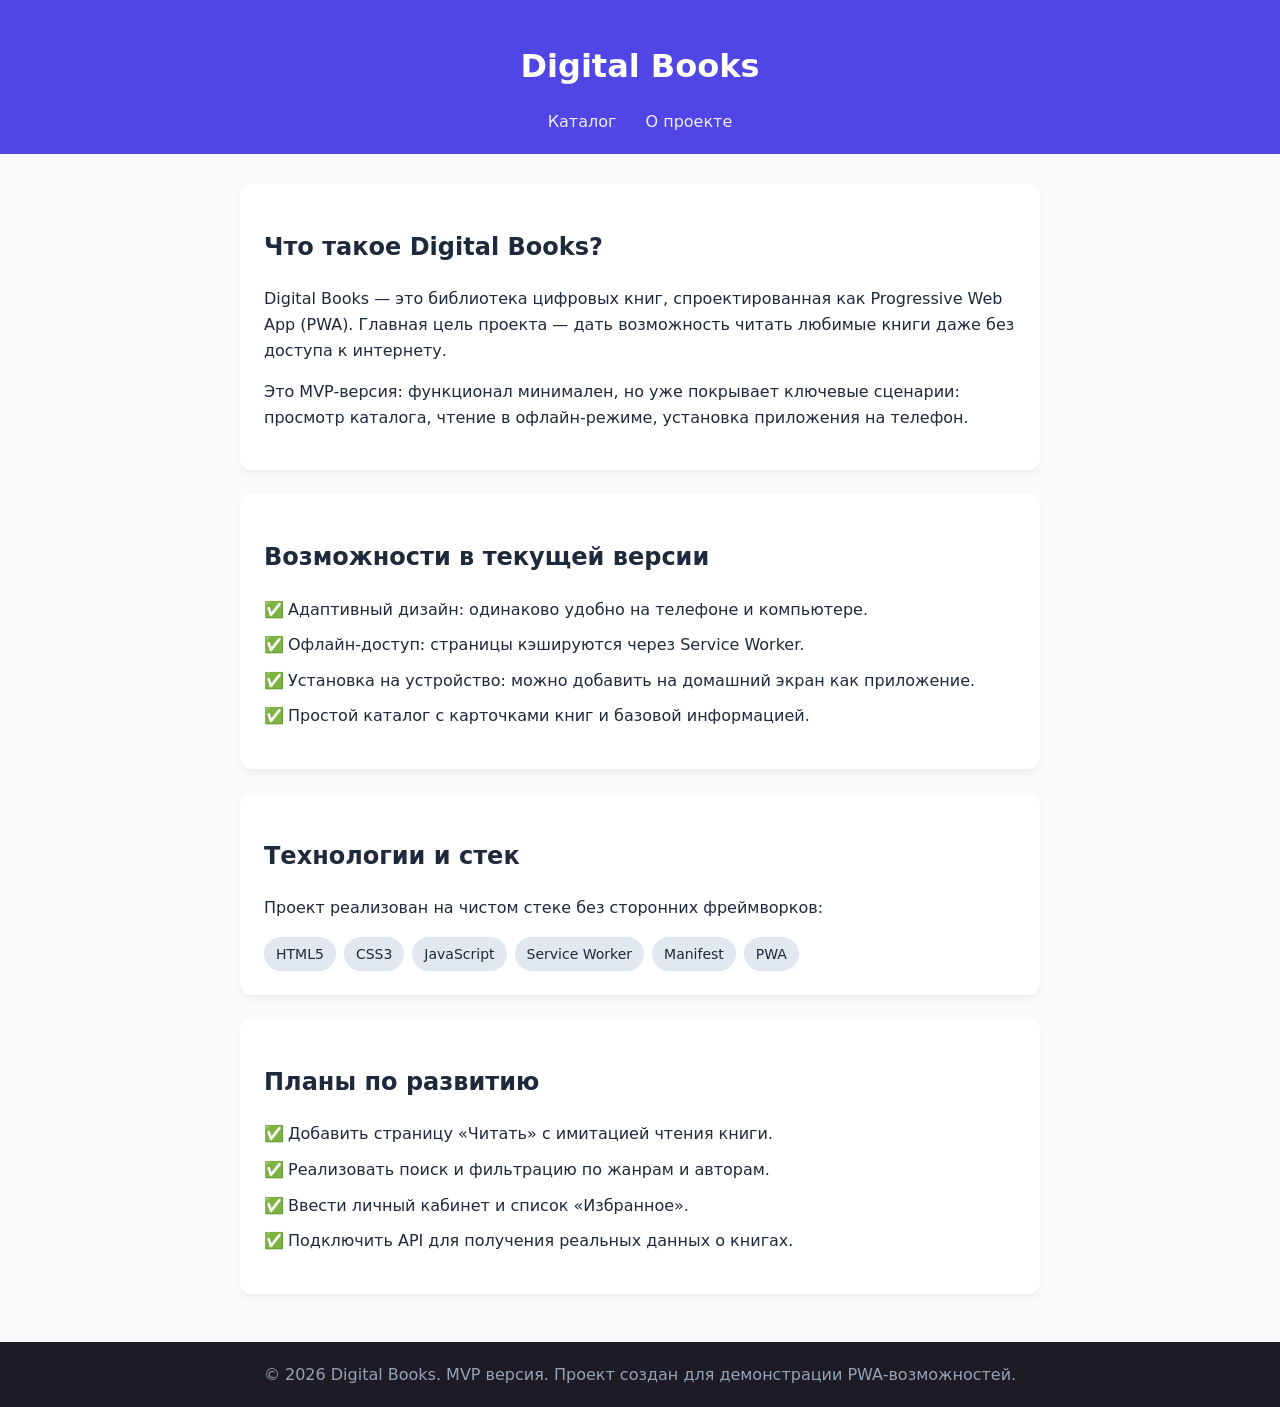
==== about.html @ f265c879 "Add files via upload" ====
<!DOCTYPE html>
<html lang="ru">
<head>
  <meta charset="UTF-8" />
  <meta name="viewport" content="width=device-width, initial-scale=1.0"/>
  <title>О проекте — Digital Books</title>
  <!-- Подключаем внешний CSS -->
  <link rel="stylesheet" href="style.css" />
  <!-- Подключаем манифест -->
  <link rel="manifest" href="/manifest.json" />
</head>
<body>
  <header>
    <h1>Digital Books</h1>
    <nav>
      <a href="index.html">Каталог</a>
      <a href="about.html">О проекте</a>
    </nav>
  </header>

  <main>
    <section class="section">
      <h2>Что такое Digital Books?</h2>
      <p>
        Digital Books — это библиотека цифровых книг, спроектированная как Progressive Web App (PWA). 
        Главная цель проекта — дать возможность читать любимые книги даже без доступа к интернету.
      </p>
      <p>
        Это MVP-версия: функционал минимален, но уже покрывает ключевые сценарии: 
        просмотр каталога, чтение в офлайн-режиме, установка приложения на телефон.
      </p>
    </section>

    <section class="section">
      <h2>Возможности в текущей версии</h2>
      <ul class="feature-list">
        <li>Адаптивный дизайн: одинаково удобно на телефоне и компьютере.</li>
        <li>Офлайн-доступ: страницы кэшируются через Service Worker.</li>
        <li>Установка на устройство: можно добавить на домашний экран как приложение.</li>
        <li>Простой каталог с карточками книг и базовой информацией.</li>
      </ul>
    </section>

    <section class="section">
      <h2>Технологии и стек</h2>
      <p>Проект реализован на чистом стеке без сторонних фреймворков:</p>
      <div class="tech-stack">
        <span class="tag">HTML5</span>
        <span class="tag">CSS3</span>
        <span class="tag">JavaScript</span>
        <span class="tag">Service Worker</span>
        <span class="tag">Manifest</span>
        <span class="tag">PWA</span>
      </div>
    </section>

    <section class="section">
      <h2>Планы по развитию</h2>
      <ul class="feature-list">
        <li>Добавить страницу «Читать» с имитацией чтения книги.</li>
        <li>Реализовать поиск и фильтрацию по жанрам и авторам.</li>
        <li>Ввести личный кабинет и список «Избранное».</li>
        <li>Подключить API для получения реальных данных о книгах.</li>
      </ul>
    </section>
  </main>

  <footer>
    &copy; 2026 Digital Books. MVP версия. Проект создан для демонстрации PWA-возможностей.
  </footer>

  <!-- Регистрация Service Worker -->
  <script>
    if ('serviceWorker' in navigator) {
      window.addEventListener('load', () => {
        navigator.serviceWorker.register('/serviceworker.js')
          .then(reg => console.log('SW registered:', reg))
          .catch(err => console.error('SW registration failed:', err));
      });
    }
  </script>
</body>
</html>
---- style.css ----
:root {
  --primary: #4f46e5;
  --bg: #f8fafc;
  --card-bg: #ffffff;
  --text: #1e293b;
  --muted: #64748b;
}

body {
  font-family: system-ui, -apple-system, Segoe UI, Roboto, sans-serif;
  margin: 0;
  padding: 0;
  background: var(--bg);
  color: var(--text);
  line-height: 1.6;
}

header {
  background: var(--primary);
  color: white;
  padding: 20px;
  text-align: center;
}

nav a {
  color: rgba(255, 255, 255, 0.9);
  margin: 0 12px;
  text-decoration: none;
  font-weight: 500;
}

nav a:hover {
  text-decoration: underline;
}

main {
  max-width: 800px;
  margin: 30px auto;
  padding: 0 20px;
}

h1 {
  margin-bottom: 16px;
}

.section {
  background: var(--card-bg);
  padding: 24px;
  border-radius: 12px;
  box-shadow: 0 4px 6px rgba(0, 0, 0, 0.05);
  margin-bottom: 24px;
}

.feature-list {
  list-style: none;
  padding: 0;
}

.feature-list li {
  margin-bottom: 10px;
  position: relative;
  padding-left: 24px;
}

.feature-list li::before {
  content: "✅";
  position: absolute;
  left: 0;
}

.tech-stack {
  display: flex;
  flex-wrap: wrap;
  gap: 8px;
  margin-top: 12px;
}

.tag {
  background: #e2e8f0;
  color: var(--text);
  padding: 6px 12px;
  border-radius: 20px;
  font-size: 14px;
}

footer {
  background: #1e1b24;
  color: #94a3b8;
  text-align: center;
  padding: 20px;
  margin-top: 48px;
}
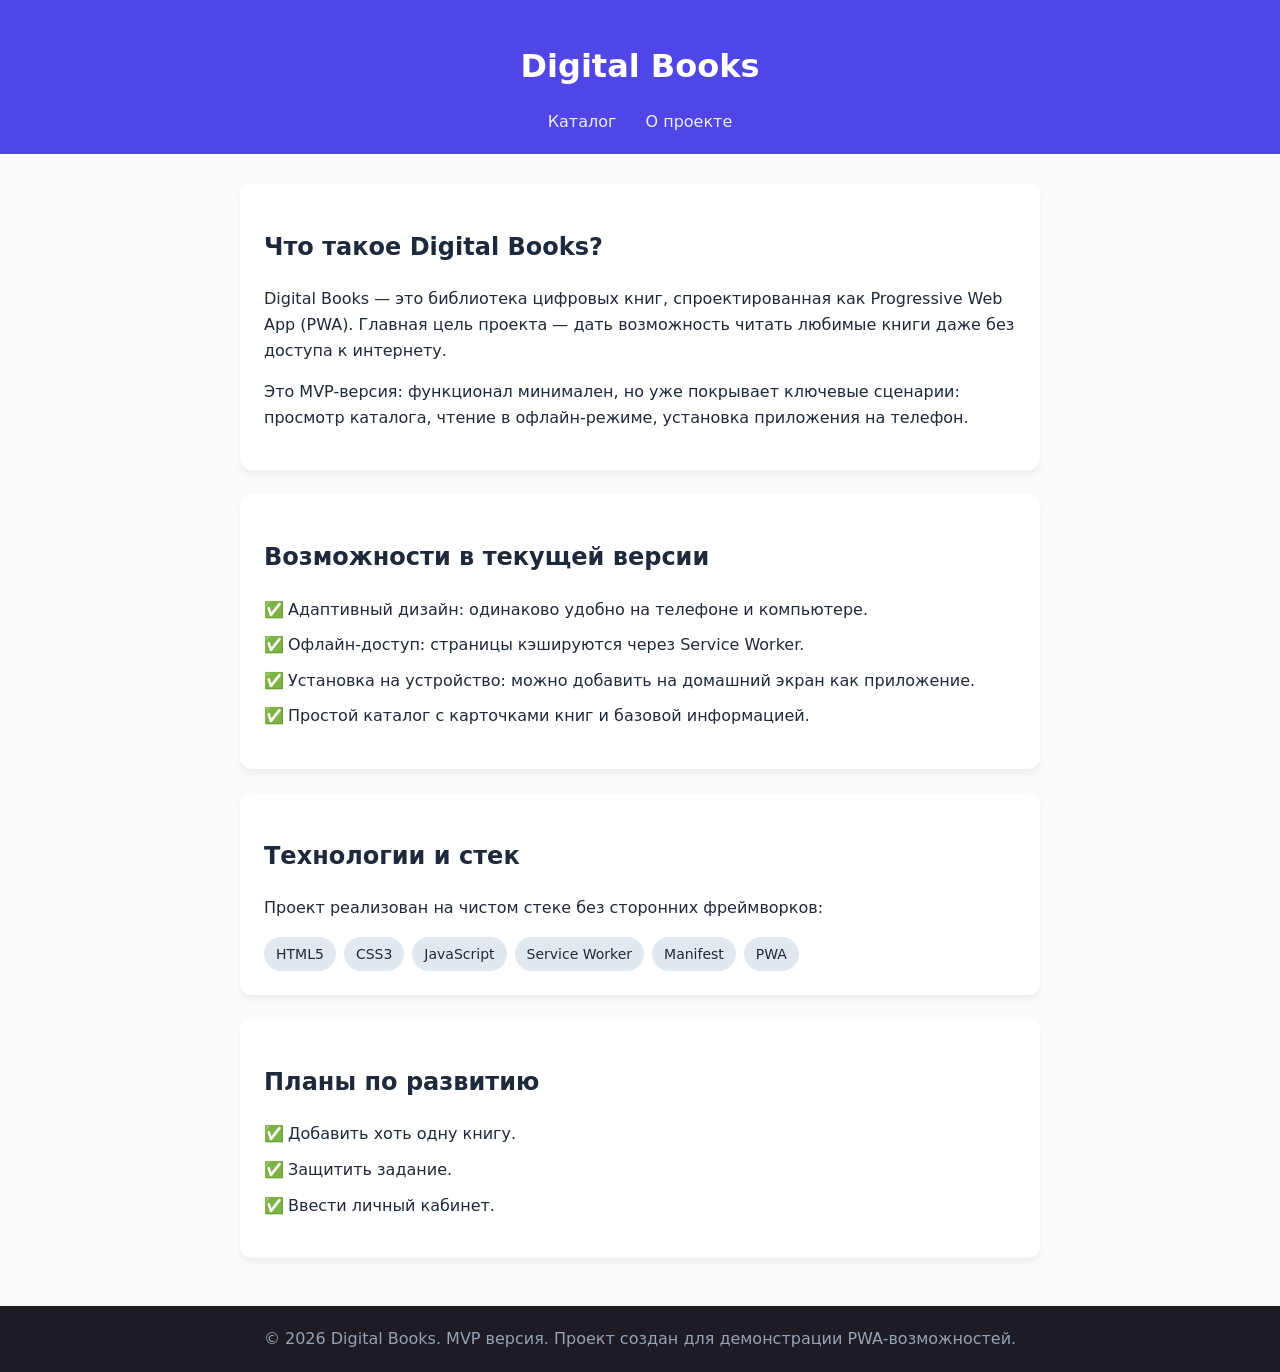
==== commit 494c1db3: "Update about.html" ====
--- a/about.html
+++ b/about.html
@@ -7,7 +7,7 @@
   <!-- Подключаем внешний CSS -->
   <link rel="stylesheet" href="style.css" />
   <!-- Подключаем манифест -->
-  <link rel="manifest" href="/manifest.json" />
+  <link rel="manifest" href="manifest.json" />
 </head>
 <body>
   <header>
@@ -57,10 +57,9 @@
     <section class="section">
       <h2>Планы по развитию</h2>
       <ul class="feature-list">
-        <li>Добавить страницу «Читать» с имитацией чтения книги.</li>
-        <li>Реализовать поиск и фильтрацию по жанрам и авторам.</li>
-        <li>Ввести личный кабинет и список «Избранное».</li>
-        <li>Подключить API для получения реальных данных о книгах.</li>
+        <li>Добавить хоть одну книгу.</li>
+        <li>Защитить задание.</li>
+        <li>Ввести личный кабинет.</li>
       </ul>
     </section>
   </main>
@@ -73,7 +72,7 @@
   <script>
     if ('serviceWorker' in navigator) {
       window.addEventListener('load', () => {
-        navigator.serviceWorker.register('/serviceworker.js')
+        navigator.serviceWorker.register('serviceworker.js')
           .then(reg => console.log('SW registered:', reg))
           .catch(err => console.error('SW registration failed:', err));
       });
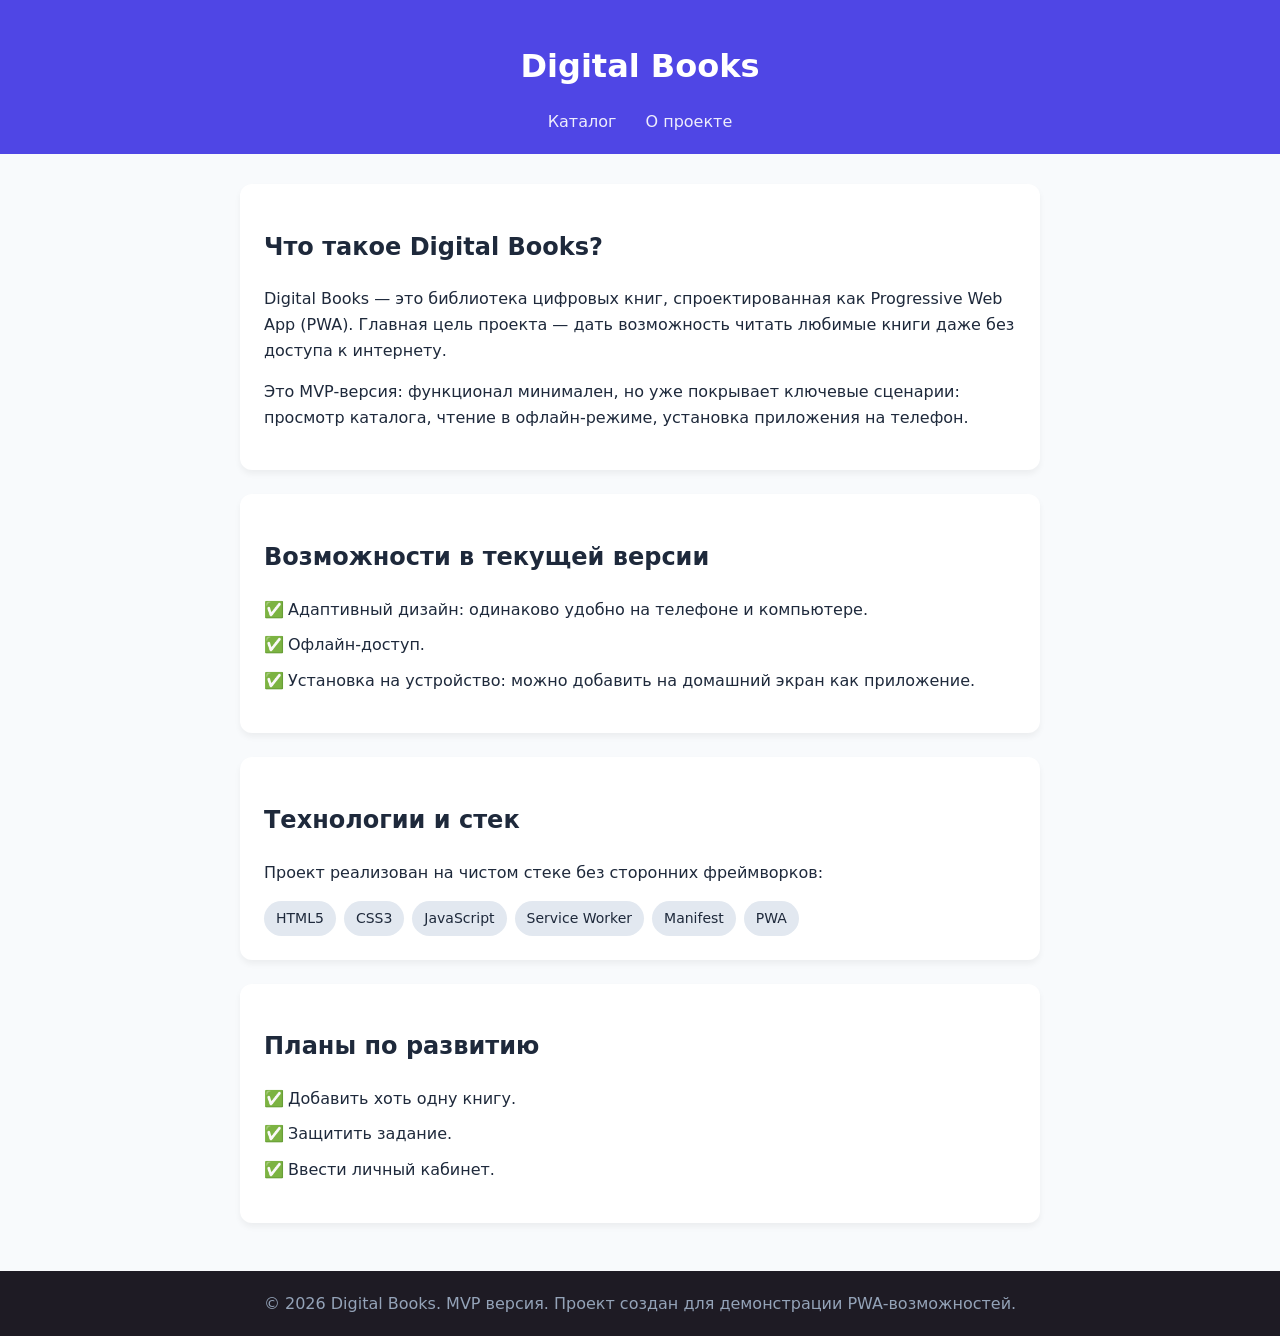
==== commit ed9a501c: "Update about.html" ====
--- a/about.html
+++ b/about.html
@@ -35,9 +35,8 @@
       <h2>Возможности в текущей версии</h2>
       <ul class="feature-list">
         <li>Адаптивный дизайн: одинаково удобно на телефоне и компьютере.</li>
-        <li>Офлайн-доступ: страницы кэшируются через Service Worker.</li>
+        <li>Офлайн-доступ.</li>
         <li>Установка на устройство: можно добавить на домашний экран как приложение.</li>
-        <li>Простой каталог с карточками книг и базовой информацией.</li>
       </ul>
     </section>
 
